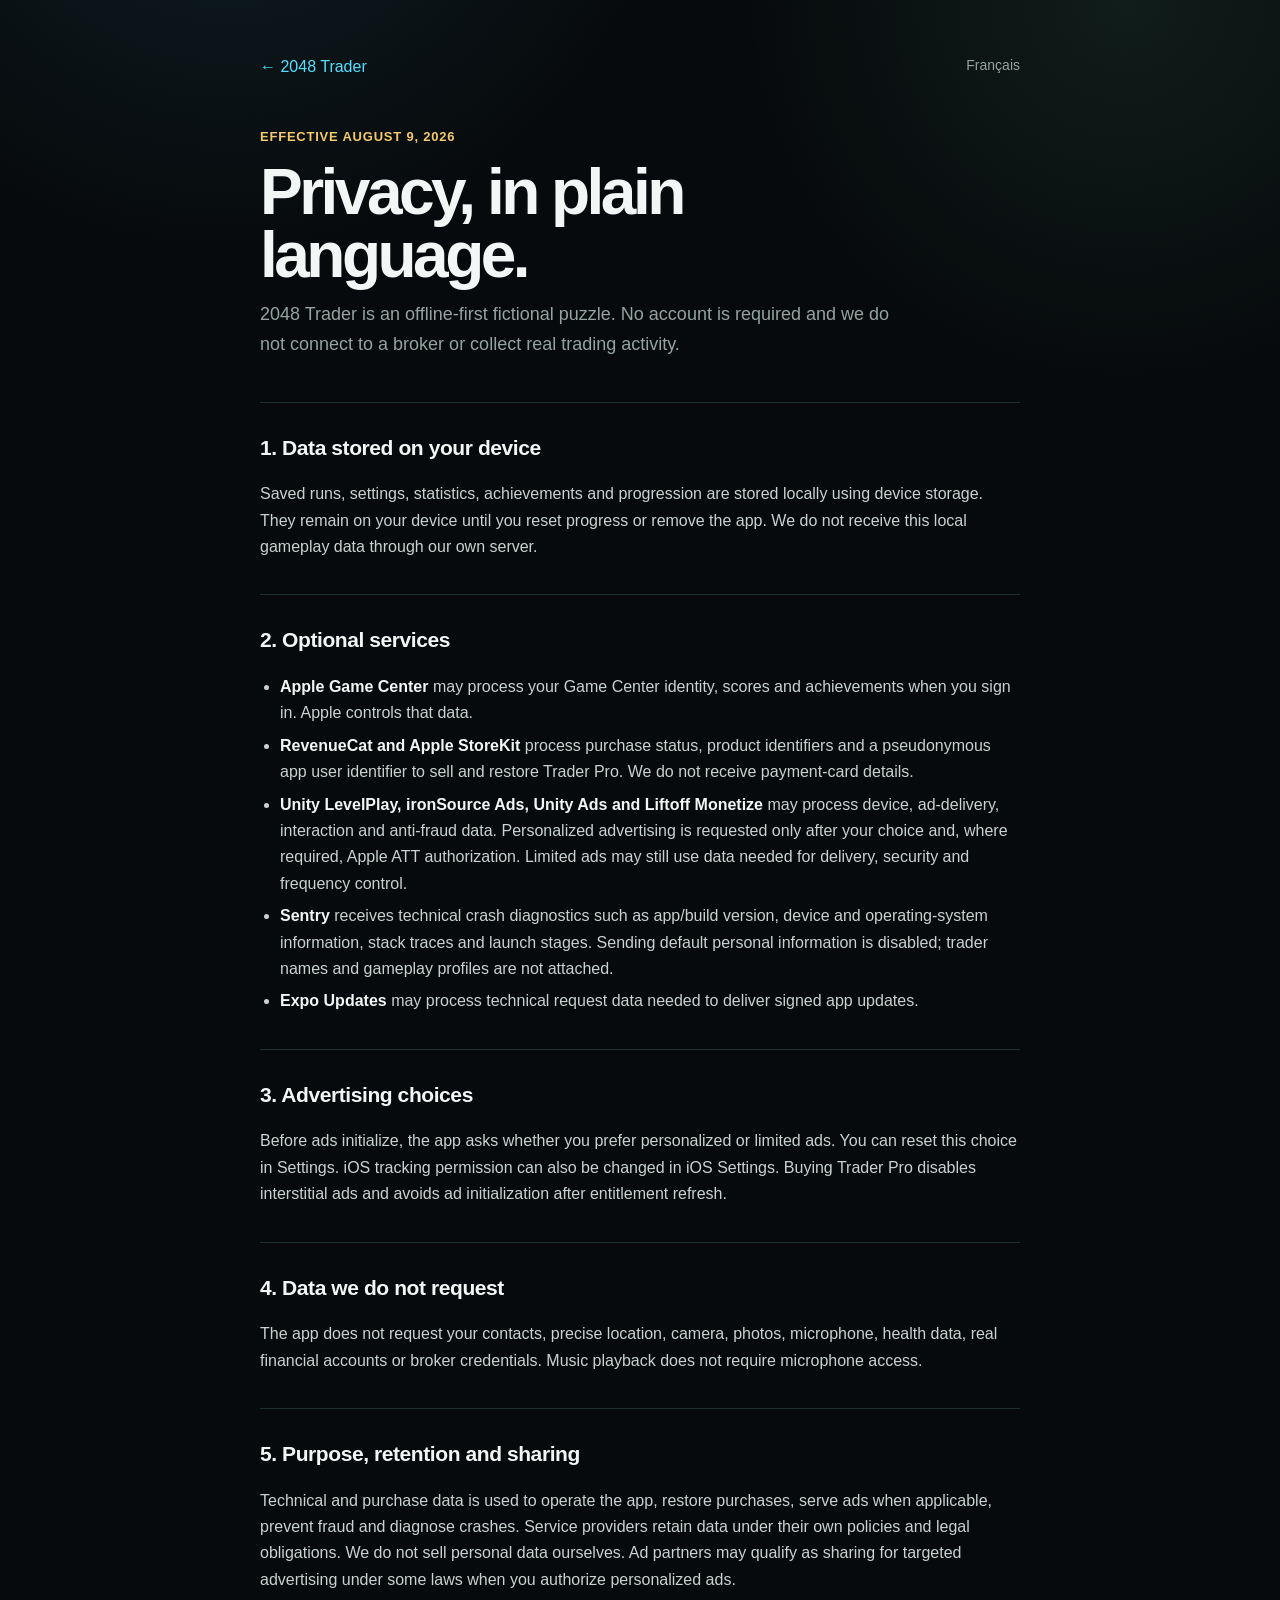
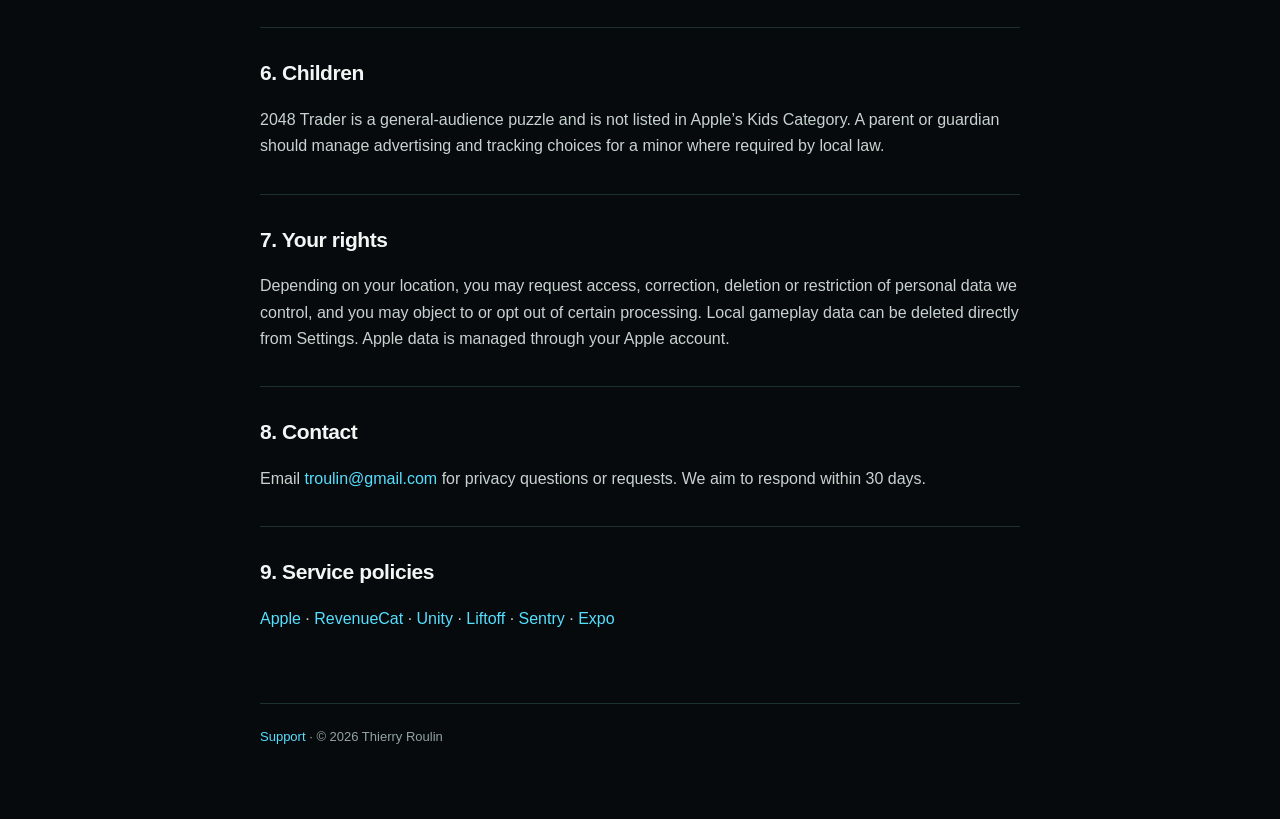
==== 2048-trader/en/privacy/index.html @ 87177f22 "Publish 2048 Trader legal page: en/privacy/index.html" ====
<!doctype html>
<html lang="en">
  <head>
    <meta charset="utf-8" /><meta name="viewport" content="width=device-width, initial-scale=1" />
    <meta name="description" content="Privacy Policy for 2048 Trader." />
    <title>Privacy Policy — 2048 Trader</title><link rel="stylesheet" href="https://troulin-a11y.github.io/7erreurs-invite/2048-trader/styles.css" />
  </head>
  <body><main>
    <nav><a href="https://troulin-a11y.github.io/7erreurs-invite/2048-trader/">← 2048 Trader</a><a class="lang" href="https://troulin-a11y.github.io/7erreurs-invite/2048-trader/fr/privacy/">Français</a></nav>
    <p class="meta">Effective August 9, 2026</p><h1>Privacy, in plain language.</h1>
    <p class="lede">2048 Trader is an offline-first fictional puzzle. No account is required and we do not connect to a broker or collect real trading activity.</p>
    <section><h2>1. Data stored on your device</h2><p>Saved runs, settings, statistics, achievements and progression are stored locally using device storage. They remain on your device until you reset progress or remove the app. We do not receive this local gameplay data through our own server.</p></section>
    <section><h2>2. Optional services</h2><ul><li><strong>Apple Game Center</strong> may process your Game Center identity, scores and achievements when you sign in. Apple controls that data.</li><li><strong>RevenueCat and Apple StoreKit</strong> process purchase status, product identifiers and a pseudonymous app user identifier to sell and restore Trader Pro. We do not receive payment-card details.</li><li><strong>Unity LevelPlay, ironSource Ads, Unity Ads and Liftoff Monetize</strong> may process device, ad-delivery, interaction and anti-fraud data. Personalized advertising is requested only after your choice and, where required, Apple ATT authorization. Limited ads may still use data needed for delivery, security and frequency control.</li><li><strong>Sentry</strong> receives technical crash diagnostics such as app/build version, device and operating-system information, stack traces and launch stages. Sending default personal information is disabled; trader names and gameplay profiles are not attached.</li><li><strong>Expo Updates</strong> may process technical request data needed to deliver signed app updates.</li></ul></section>
    <section><h2>3. Advertising choices</h2><p>Before ads initialize, the app asks whether you prefer personalized or limited ads. You can reset this choice in Settings. iOS tracking permission can also be changed in iOS Settings. Buying Trader Pro disables interstitial ads and avoids ad initialization after entitlement refresh.</p></section>
    <section><h2>4. Data we do not request</h2><p>The app does not request your contacts, precise location, camera, photos, microphone, health data, real financial accounts or broker credentials. Music playback does not require microphone access.</p></section>
    <section><h2>5. Purpose, retention and sharing</h2><p>Technical and purchase data is used to operate the app, restore purchases, serve ads when applicable, prevent fraud and diagnose crashes. Service providers retain data under their own policies and legal obligations. We do not sell personal data ourselves. Ad partners may qualify as sharing for targeted advertising under some laws when you authorize personalized ads.</p></section>
    <section><h2>6. Children</h2><p>2048 Trader is a general-audience puzzle and is not listed in Apple’s Kids Category. A parent or guardian should manage advertising and tracking choices for a minor where required by local law.</p></section>
    <section><h2>7. Your rights</h2><p>Depending on your location, you may request access, correction, deletion or restriction of personal data we control, and you may object to or opt out of certain processing. Local gameplay data can be deleted directly from Settings. Apple data is managed through your Apple account.</p></section>
    <section><h2>8. Contact</h2><p>Email <a href="mailto:troulin@gmail.com?subject=%5B2048%20Trader%5D%20Privacy">troulin@gmail.com</a> for privacy questions or requests. We aim to respond within 30 days.</p></section>
    <section><h2>9. Service policies</h2><p><a href="https://www.apple.com/legal/privacy/">Apple</a> · <a href="https://www.revenuecat.com/privacy/">RevenueCat</a> · <a href="https://unity.com/legal/privacy-policy">Unity</a> · <a href="https://liftoff.io/privacy-policy/">Liftoff</a> · <a href="https://sentry.io/privacy/">Sentry</a> · <a href="https://expo.dev/privacy">Expo</a></p></section>
    <footer><a href="https://troulin-a11y.github.io/7erreurs-invite/2048-trader/en/support/">Support</a> · © 2026 Thierry Roulin</footer>
  </main></body>
</html>
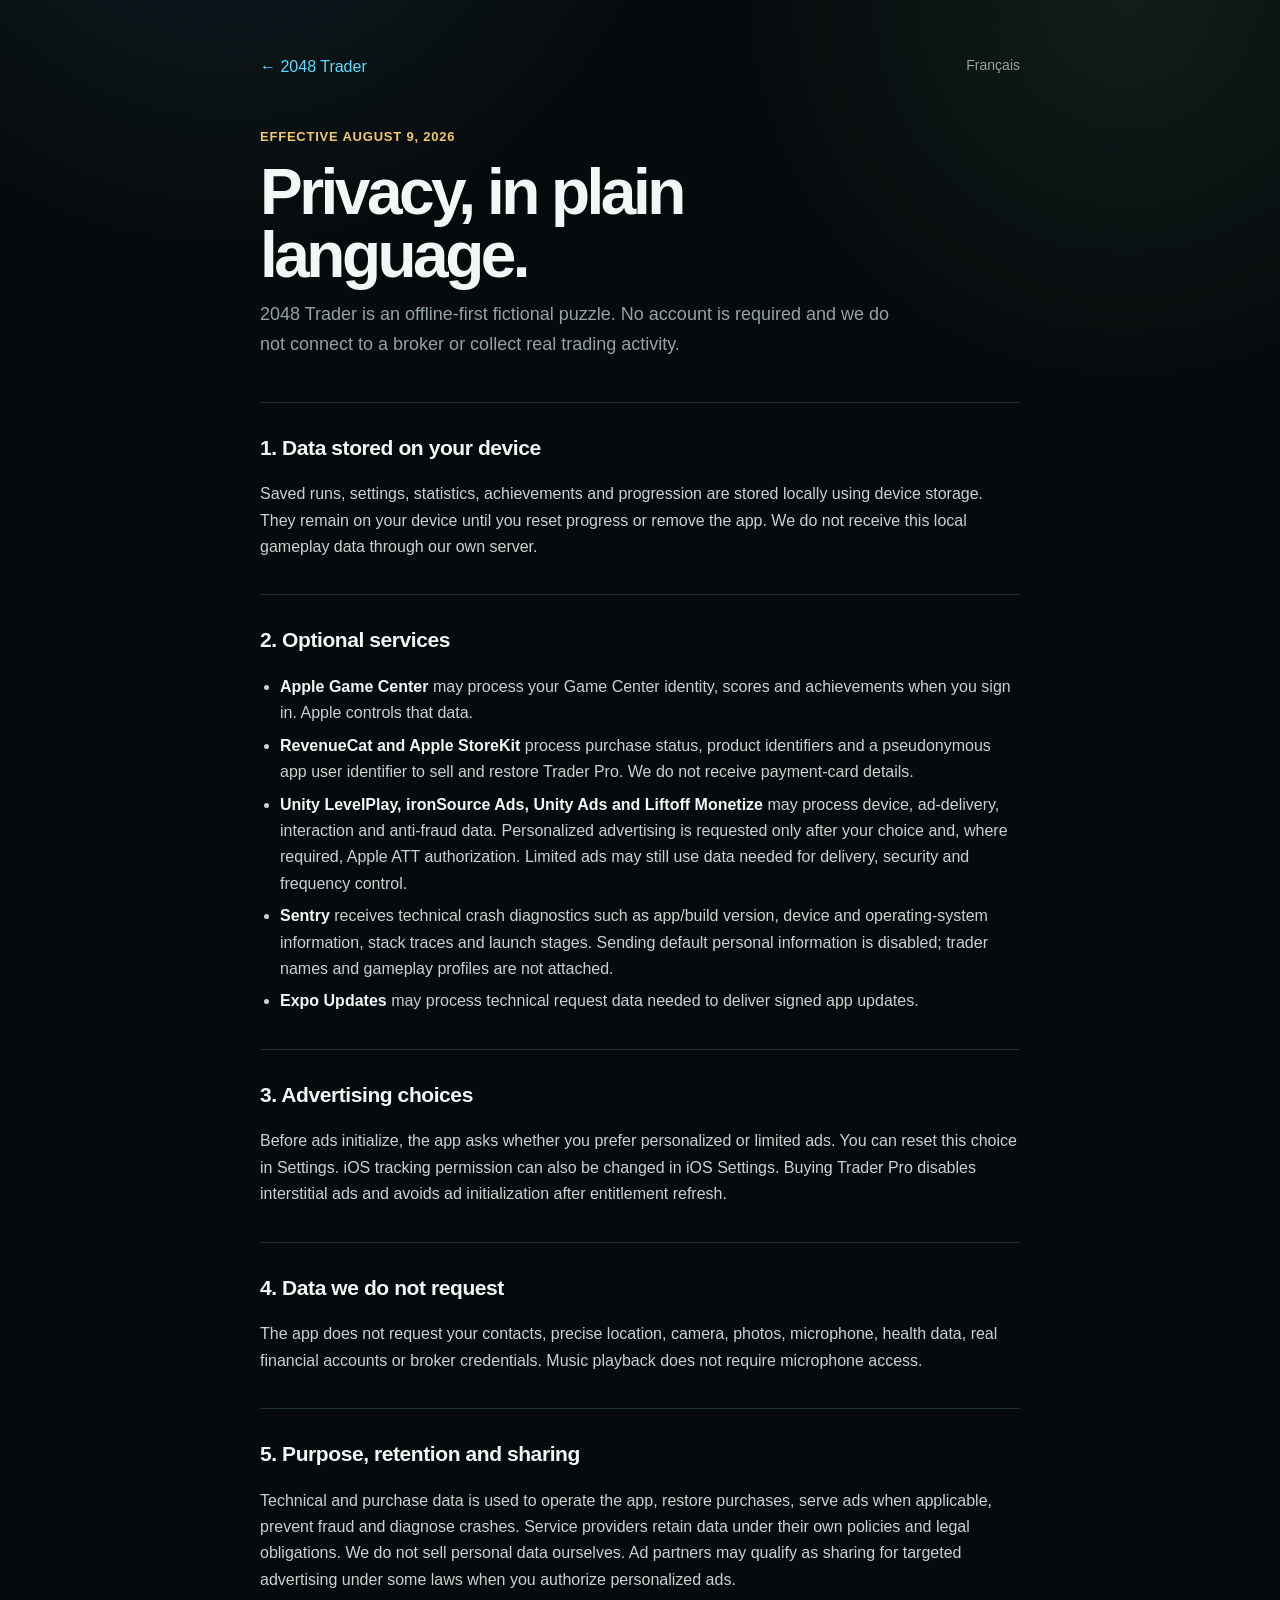
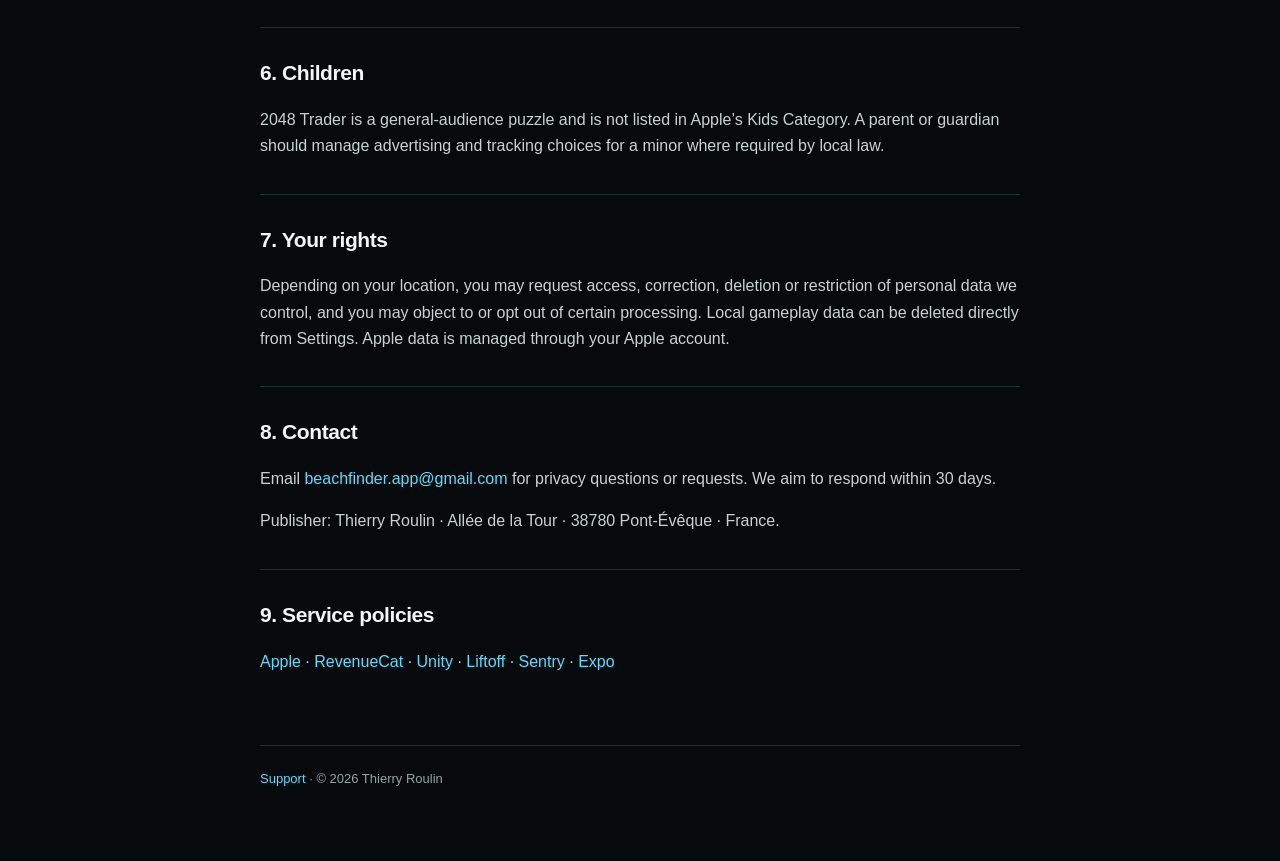
==== commit c48b6dc6: "Publish 2048 Trader legal page: en/privacy/index.html" ====
--- a/2048-trader/en/privacy/index.html
+++ b/2048-trader/en/privacy/index.html
@@ -16,7 +16,7 @@
     <section><h2>5. Purpose, retention and sharing</h2><p>Technical and purchase data is used to operate the app, restore purchases, serve ads when applicable, prevent fraud and diagnose crashes. Service providers retain data under their own policies and legal obligations. We do not sell personal data ourselves. Ad partners may qualify as sharing for targeted advertising under some laws when you authorize personalized ads.</p></section>
     <section><h2>6. Children</h2><p>2048 Trader is a general-audience puzzle and is not listed in Apple’s Kids Category. A parent or guardian should manage advertising and tracking choices for a minor where required by local law.</p></section>
     <section><h2>7. Your rights</h2><p>Depending on your location, you may request access, correction, deletion or restriction of personal data we control, and you may object to or opt out of certain processing. Local gameplay data can be deleted directly from Settings. Apple data is managed through your Apple account.</p></section>
-    <section><h2>8. Contact</h2><p>Email <a href="mailto:troulin@gmail.com?subject=%5B2048%20Trader%5D%20Privacy">troulin@gmail.com</a> for privacy questions or requests. We aim to respond within 30 days.</p></section>
+    <section><h2>8. Contact</h2><p>Email <a href="mailto:beachfinder.app@gmail.com?subject=%5B2048%20Trader%5D%20Privacy">beachfinder.app@gmail.com</a> for privacy questions or requests. We aim to respond within 30 days.</p><p>Publisher: Thierry Roulin · Allée de la Tour · 38780 Pont-Évêque · France.</p></section>
     <section><h2>9. Service policies</h2><p><a href="https://www.apple.com/legal/privacy/">Apple</a> · <a href="https://www.revenuecat.com/privacy/">RevenueCat</a> · <a href="https://unity.com/legal/privacy-policy">Unity</a> · <a href="https://liftoff.io/privacy-policy/">Liftoff</a> · <a href="https://sentry.io/privacy/">Sentry</a> · <a href="https://expo.dev/privacy">Expo</a></p></section>
     <footer><a href="https://troulin-a11y.github.io/7erreurs-invite/2048-trader/en/support/">Support</a> · © 2026 Thierry Roulin</footer>
   </main></body>
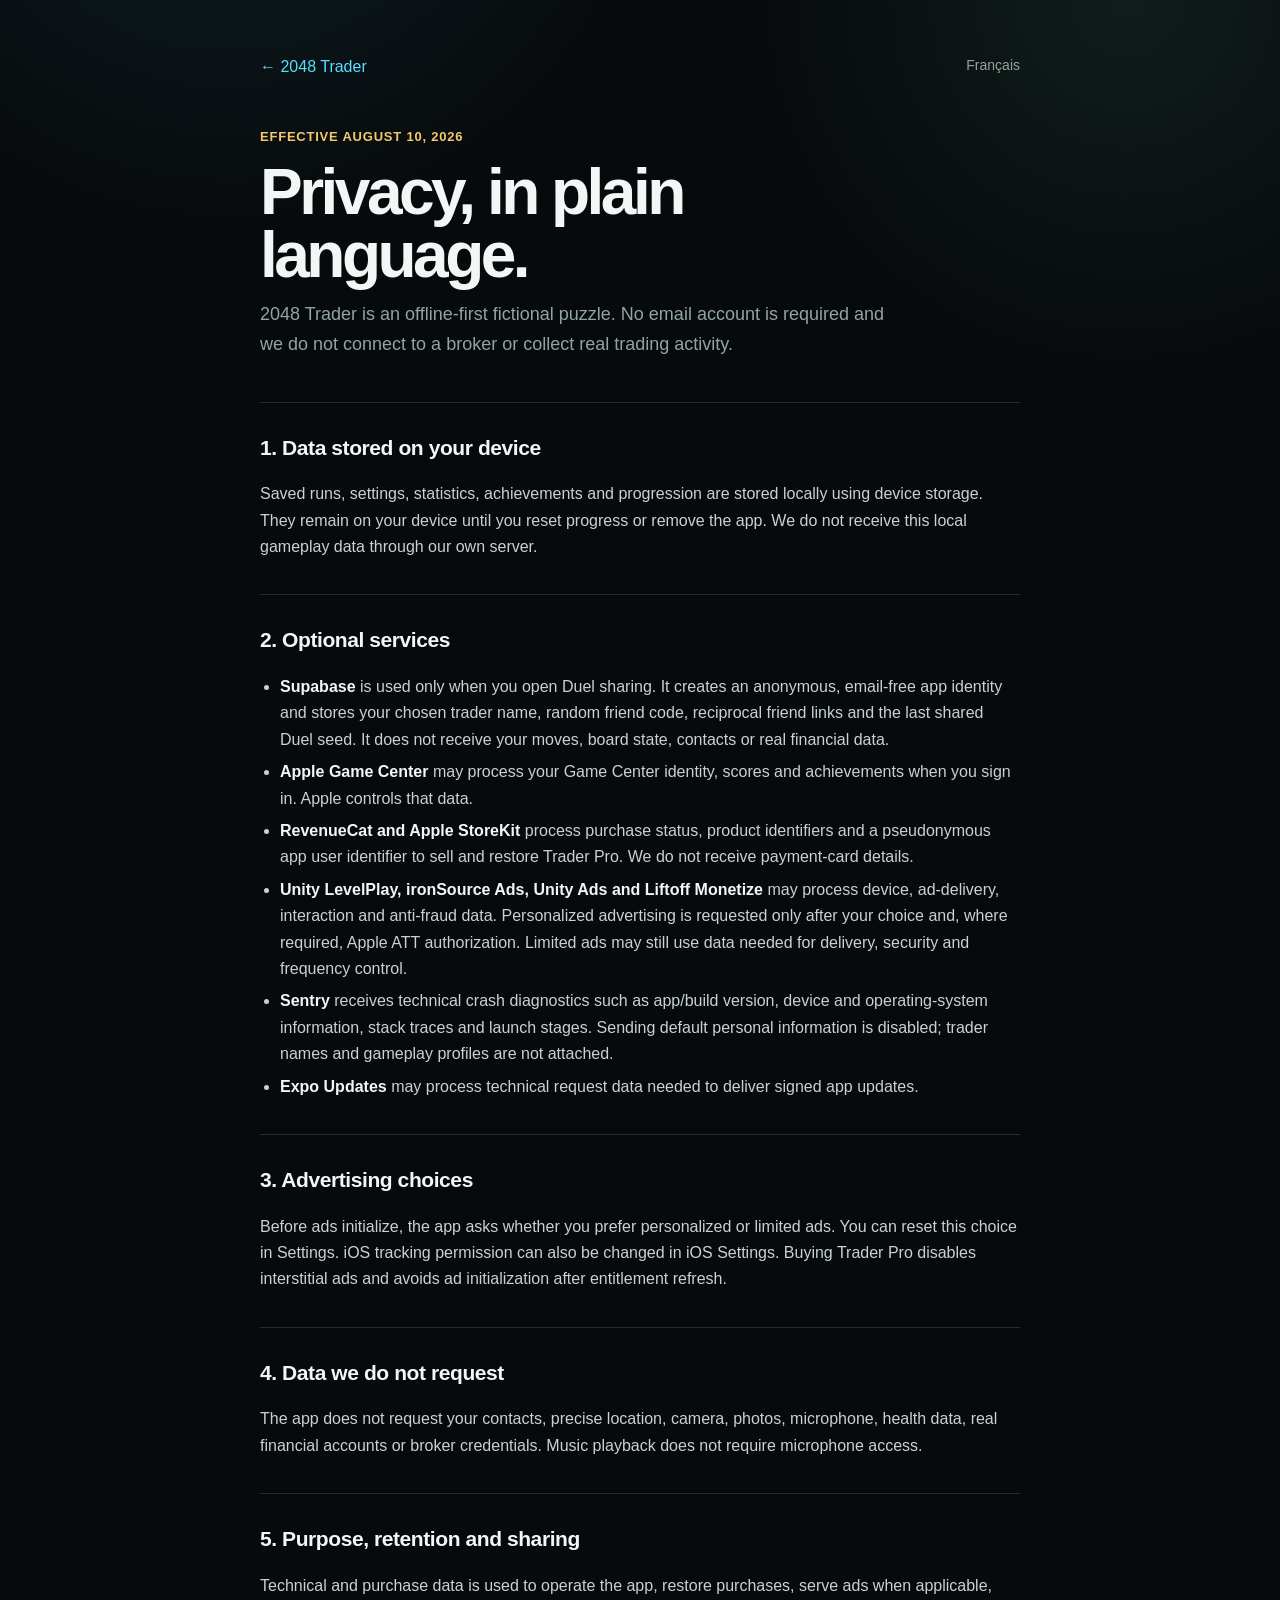
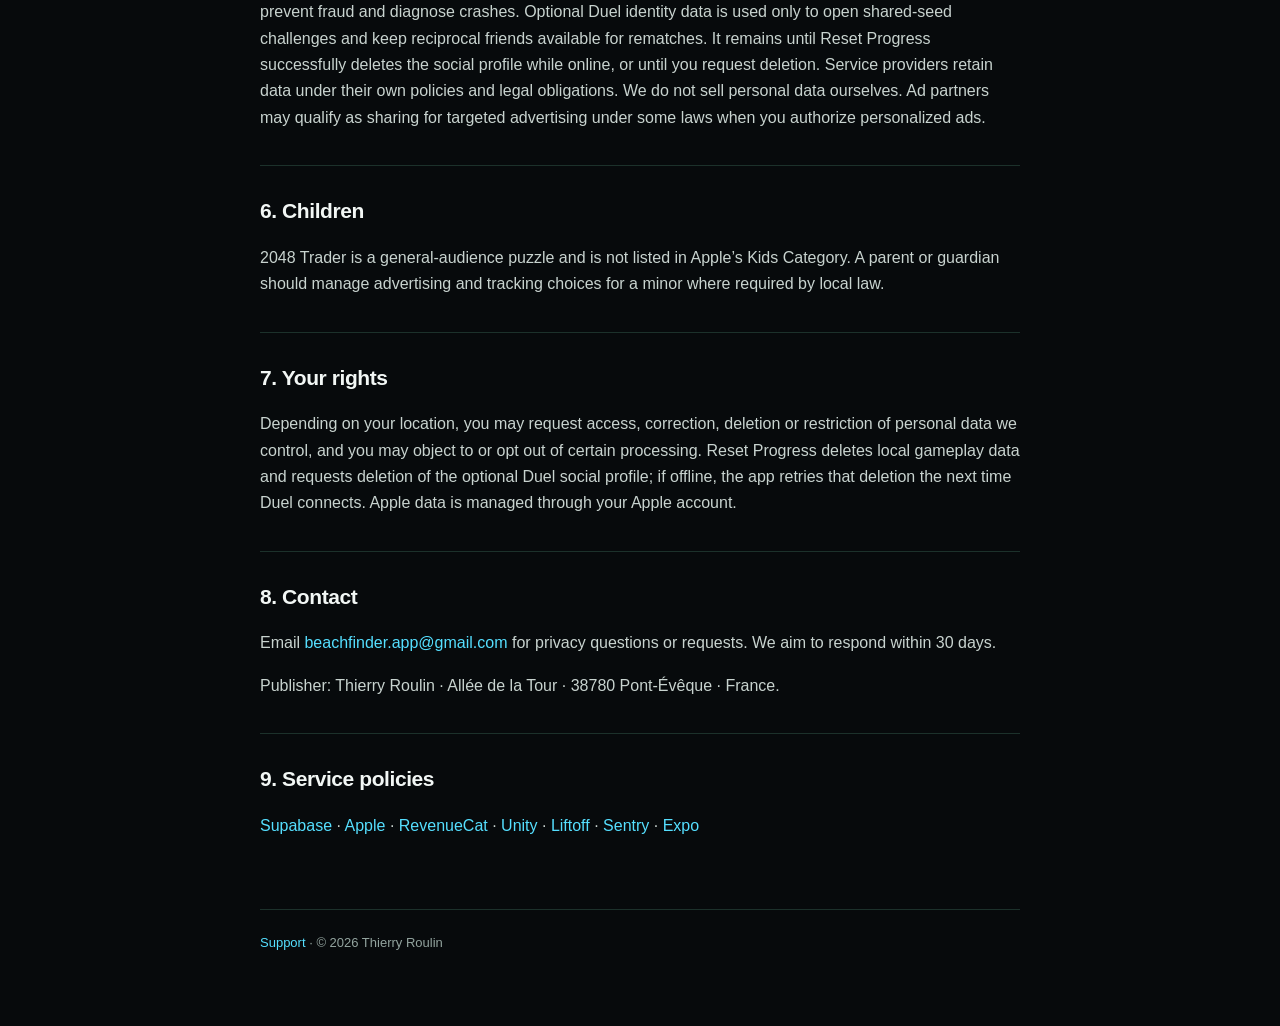
==== commit fbc794ce: "Publish 2048 Trader legal page: en/privacy/index.html" ====
--- a/2048-trader/en/privacy/index.html
+++ b/2048-trader/en/privacy/index.html
@@ -1,23 +1,135 @@
 <!doctype html>
 <html lang="en">
   <head>
-    <meta charset="utf-8" /><meta name="viewport" content="width=device-width, initial-scale=1" />
+    <meta charset="utf-8" />
+    <meta name="viewport" content="width=device-width, initial-scale=1" />
     <meta name="description" content="Privacy Policy for 2048 Trader." />
-    <title>Privacy Policy — 2048 Trader</title><link rel="stylesheet" href="https://troulin-a11y.github.io/7erreurs-invite/2048-trader/styles.css" />
+    <title>Privacy Policy — 2048 Trader</title>
+    <link rel="stylesheet" href="https://troulin-a11y.github.io/7erreurs-invite/2048-trader/styles.css" />
   </head>
-  <body><main>
-    <nav><a href="https://troulin-a11y.github.io/7erreurs-invite/2048-trader/">← 2048 Trader</a><a class="lang" href="https://troulin-a11y.github.io/7erreurs-invite/2048-trader/fr/privacy/">Français</a></nav>
-    <p class="meta">Effective August 9, 2026</p><h1>Privacy, in plain language.</h1>
-    <p class="lede">2048 Trader is an offline-first fictional puzzle. No account is required and we do not connect to a broker or collect real trading activity.</p>
-    <section><h2>1. Data stored on your device</h2><p>Saved runs, settings, statistics, achievements and progression are stored locally using device storage. They remain on your device until you reset progress or remove the app. We do not receive this local gameplay data through our own server.</p></section>
-    <section><h2>2. Optional services</h2><ul><li><strong>Apple Game Center</strong> may process your Game Center identity, scores and achievements when you sign in. Apple controls that data.</li><li><strong>RevenueCat and Apple StoreKit</strong> process purchase status, product identifiers and a pseudonymous app user identifier to sell and restore Trader Pro. We do not receive payment-card details.</li><li><strong>Unity LevelPlay, ironSource Ads, Unity Ads and Liftoff Monetize</strong> may process device, ad-delivery, interaction and anti-fraud data. Personalized advertising is requested only after your choice and, where required, Apple ATT authorization. Limited ads may still use data needed for delivery, security and frequency control.</li><li><strong>Sentry</strong> receives technical crash diagnostics such as app/build version, device and operating-system information, stack traces and launch stages. Sending default personal information is disabled; trader names and gameplay profiles are not attached.</li><li><strong>Expo Updates</strong> may process technical request data needed to deliver signed app updates.</li></ul></section>
-    <section><h2>3. Advertising choices</h2><p>Before ads initialize, the app asks whether you prefer personalized or limited ads. You can reset this choice in Settings. iOS tracking permission can also be changed in iOS Settings. Buying Trader Pro disables interstitial ads and avoids ad initialization after entitlement refresh.</p></section>
-    <section><h2>4. Data we do not request</h2><p>The app does not request your contacts, precise location, camera, photos, microphone, health data, real financial accounts or broker credentials. Music playback does not require microphone access.</p></section>
-    <section><h2>5. Purpose, retention and sharing</h2><p>Technical and purchase data is used to operate the app, restore purchases, serve ads when applicable, prevent fraud and diagnose crashes. Service providers retain data under their own policies and legal obligations. We do not sell personal data ourselves. Ad partners may qualify as sharing for targeted advertising under some laws when you authorize personalized ads.</p></section>
-    <section><h2>6. Children</h2><p>2048 Trader is a general-audience puzzle and is not listed in Apple’s Kids Category. A parent or guardian should manage advertising and tracking choices for a minor where required by local law.</p></section>
-    <section><h2>7. Your rights</h2><p>Depending on your location, you may request access, correction, deletion or restriction of personal data we control, and you may object to or opt out of certain processing. Local gameplay data can be deleted directly from Settings. Apple data is managed through your Apple account.</p></section>
-    <section><h2>8. Contact</h2><p>Email <a href="mailto:beachfinder.app@gmail.com?subject=%5B2048%20Trader%5D%20Privacy">beachfinder.app@gmail.com</a> for privacy questions or requests. We aim to respond within 30 days.</p><p>Publisher: Thierry Roulin · Allée de la Tour · 38780 Pont-Évêque · France.</p></section>
-    <section><h2>9. Service policies</h2><p><a href="https://www.apple.com/legal/privacy/">Apple</a> · <a href="https://www.revenuecat.com/privacy/">RevenueCat</a> · <a href="https://unity.com/legal/privacy-policy">Unity</a> · <a href="https://liftoff.io/privacy-policy/">Liftoff</a> · <a href="https://sentry.io/privacy/">Sentry</a> · <a href="https://expo.dev/privacy">Expo</a></p></section>
-    <footer><a href="https://troulin-a11y.github.io/7erreurs-invite/2048-trader/en/support/">Support</a> · © 2026 Thierry Roulin</footer>
-  </main></body>
+  <body>
+    <main>
+      <nav><a href="https://troulin-a11y.github.io/7erreurs-invite/2048-trader/">← 2048 Trader</a><a class="lang" href="https://troulin-a11y.github.io/7erreurs-invite/2048-trader/fr/privacy/">Français</a></nav>
+      <p class="meta">Effective August 10, 2026</p>
+      <h1>Privacy, in plain language.</h1>
+      <p class="lede">
+        2048 Trader is an offline-first fictional puzzle. No email account is required and we do not
+        connect to a broker or collect real trading activity.
+      </p>
+      <section>
+        <h2>1. Data stored on your device</h2>
+        <p>
+          Saved runs, settings, statistics, achievements and progression are stored locally using
+          device storage. They remain on your device until you reset progress or remove the app. We
+          do not receive this local gameplay data through our own server.
+        </p>
+      </section>
+      <section>
+        <h2>2. Optional services</h2>
+        <ul>
+          <li>
+            <strong>Supabase</strong> is used only when you open Duel sharing. It creates an
+            anonymous, email-free app identity and stores your chosen trader name, random friend
+            code, reciprocal friend links and the last shared Duel seed. It does not receive your
+            moves, board state, contacts or real financial data.
+          </li>
+          <li>
+            <strong>Apple Game Center</strong> may process your Game Center identity, scores and
+            achievements when you sign in. Apple controls that data.
+          </li>
+          <li>
+            <strong>RevenueCat and Apple StoreKit</strong> process purchase status, product
+            identifiers and a pseudonymous app user identifier to sell and restore Trader Pro. We do
+            not receive payment-card details.
+          </li>
+          <li>
+            <strong>Unity LevelPlay, ironSource Ads, Unity Ads and Liftoff Monetize</strong> may
+            process device, ad-delivery, interaction and anti-fraud data. Personalized advertising
+            is requested only after your choice and, where required, Apple ATT authorization.
+            Limited ads may still use data needed for delivery, security and frequency control.
+          </li>
+          <li>
+            <strong>Sentry</strong> receives technical crash diagnostics such as app/build version,
+            device and operating-system information, stack traces and launch stages. Sending default
+            personal information is disabled; trader names and gameplay profiles are not attached.
+          </li>
+          <li>
+            <strong>Expo Updates</strong> may process technical request data needed to deliver
+            signed app updates.
+          </li>
+        </ul>
+      </section>
+      <section>
+        <h2>3. Advertising choices</h2>
+        <p>
+          Before ads initialize, the app asks whether you prefer personalized or limited ads. You
+          can reset this choice in Settings. iOS tracking permission can also be changed in iOS
+          Settings. Buying Trader Pro disables interstitial ads and avoids ad initialization after
+          entitlement refresh.
+        </p>
+      </section>
+      <section>
+        <h2>4. Data we do not request</h2>
+        <p>
+          The app does not request your contacts, precise location, camera, photos, microphone,
+          health data, real financial accounts or broker credentials. Music playback does not
+          require microphone access.
+        </p>
+      </section>
+      <section>
+        <h2>5. Purpose, retention and sharing</h2>
+        <p>
+          Technical and purchase data is used to operate the app, restore purchases, serve ads when
+          applicable, prevent fraud and diagnose crashes. Optional Duel identity data is used only
+          to open shared-seed challenges and keep reciprocal friends available for rematches. It
+          remains until Reset Progress successfully deletes the social profile while online, or
+          until you request deletion. Service providers retain data under their own policies and
+          legal obligations. We do not sell personal data ourselves. Ad partners may qualify as
+          sharing for targeted advertising under some laws when you authorize personalized ads.
+        </p>
+      </section>
+      <section>
+        <h2>6. Children</h2>
+        <p>
+          2048 Trader is a general-audience puzzle and is not listed in Apple’s Kids Category. A
+          parent or guardian should manage advertising and tracking choices for a minor where
+          required by local law.
+        </p>
+      </section>
+      <section>
+        <h2>7. Your rights</h2>
+        <p>
+          Depending on your location, you may request access, correction, deletion or restriction of
+          personal data we control, and you may object to or opt out of certain processing. Reset
+          Progress deletes local gameplay data and requests deletion of the optional Duel social
+          profile; if offline, the app retries that deletion the next time Duel connects. Apple data
+          is managed through your Apple account.
+        </p>
+      </section>
+      <section>
+        <h2>8. Contact</h2>
+        <p>
+          Email
+          <a href="mailto:beachfinder.app@gmail.com?subject=%5B2048%20Trader%5D%20Privacy"
+            >beachfinder.app@gmail.com</a
+          >
+          for privacy questions or requests. We aim to respond within 30 days.
+        </p>
+        <p>Publisher: Thierry Roulin · Allée de la Tour · 38780 Pont-Évêque · France.</p>
+      </section>
+      <section>
+        <h2>9. Service policies</h2>
+        <p>
+          <a href="https://supabase.com/privacy">Supabase</a> ·
+          <a href="https://www.apple.com/legal/privacy/">Apple</a> ·
+          <a href="https://www.revenuecat.com/privacy/">RevenueCat</a> ·
+          <a href="https://unity.com/legal/privacy-policy">Unity</a> ·
+          <a href="https://liftoff.io/privacy-policy/">Liftoff</a> ·
+          <a href="https://sentry.io/privacy/">Sentry</a> ·
+          <a href="https://expo.dev/privacy">Expo</a>
+        </p>
+      </section>
+      <footer><a href="https://troulin-a11y.github.io/7erreurs-invite/2048-trader/en/support/">Support</a> · © 2026 Thierry Roulin</footer>
+    </main>
+  </body>
 </html>
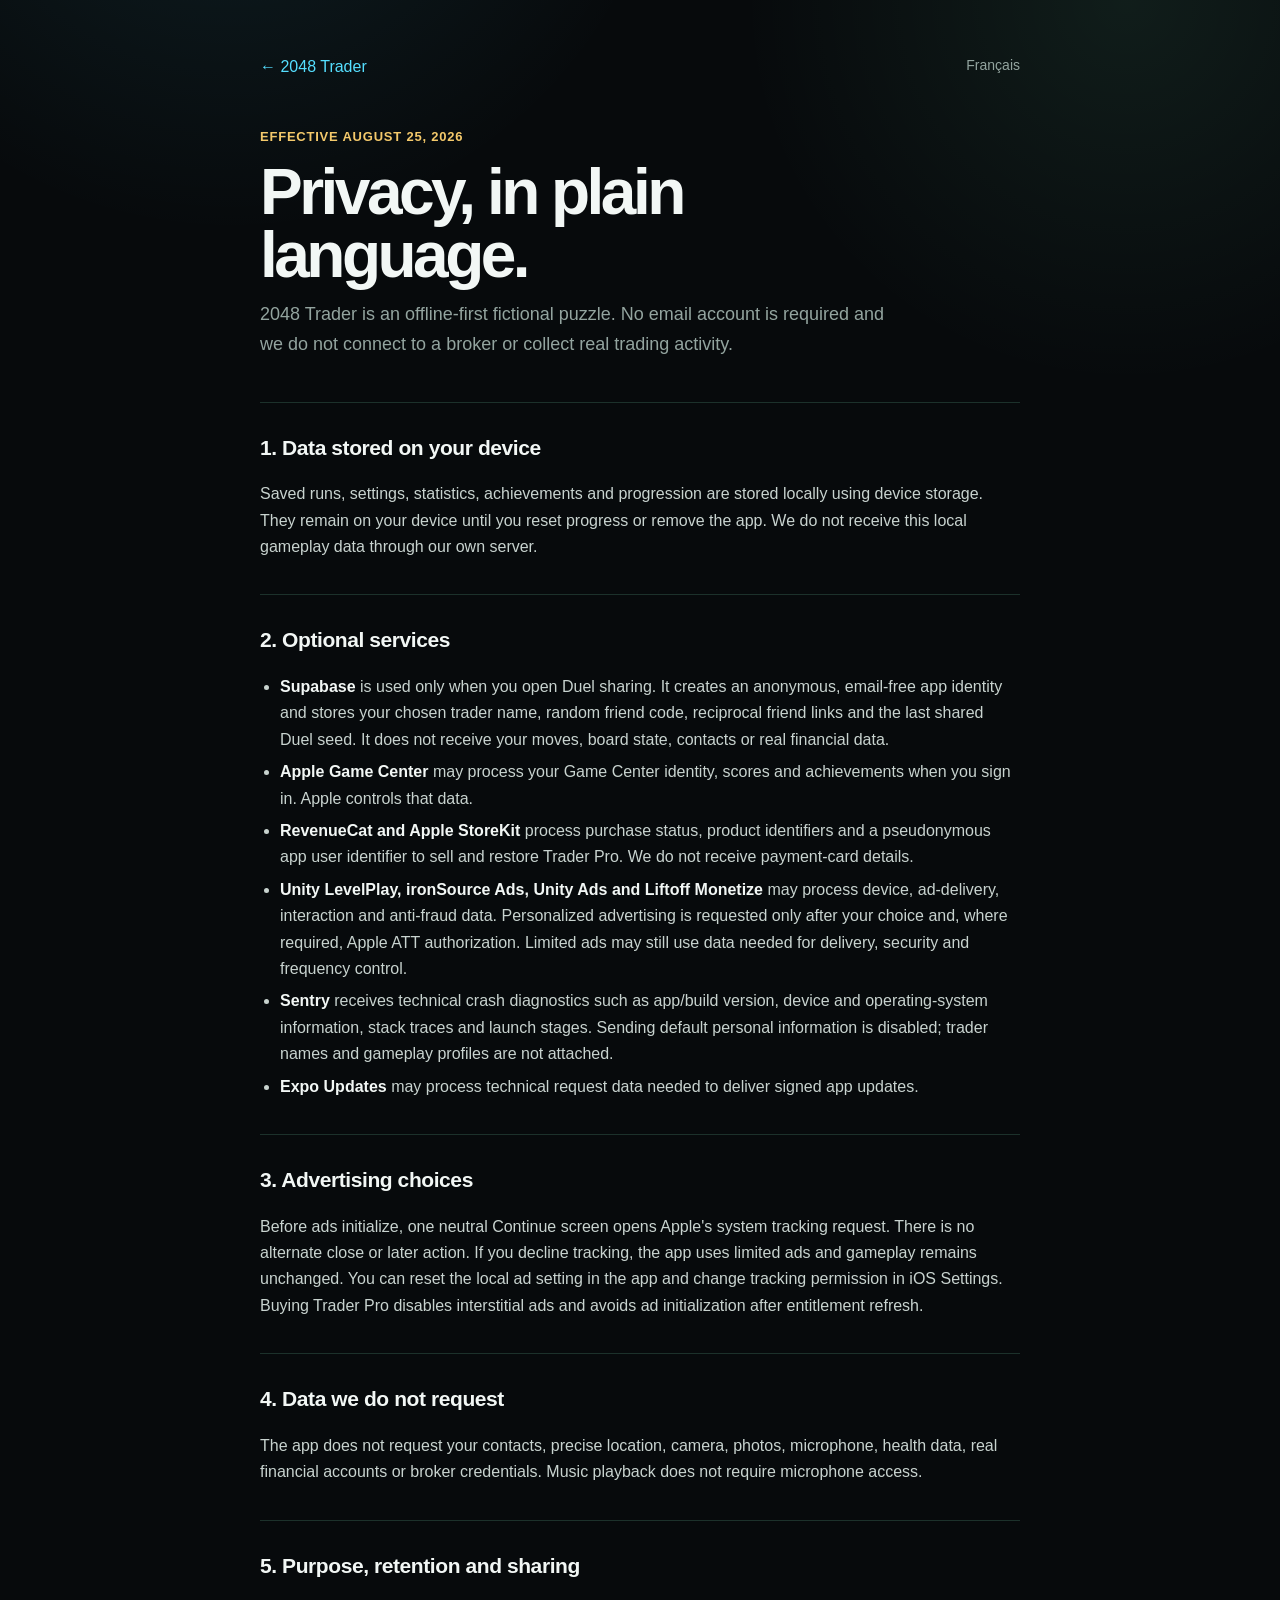
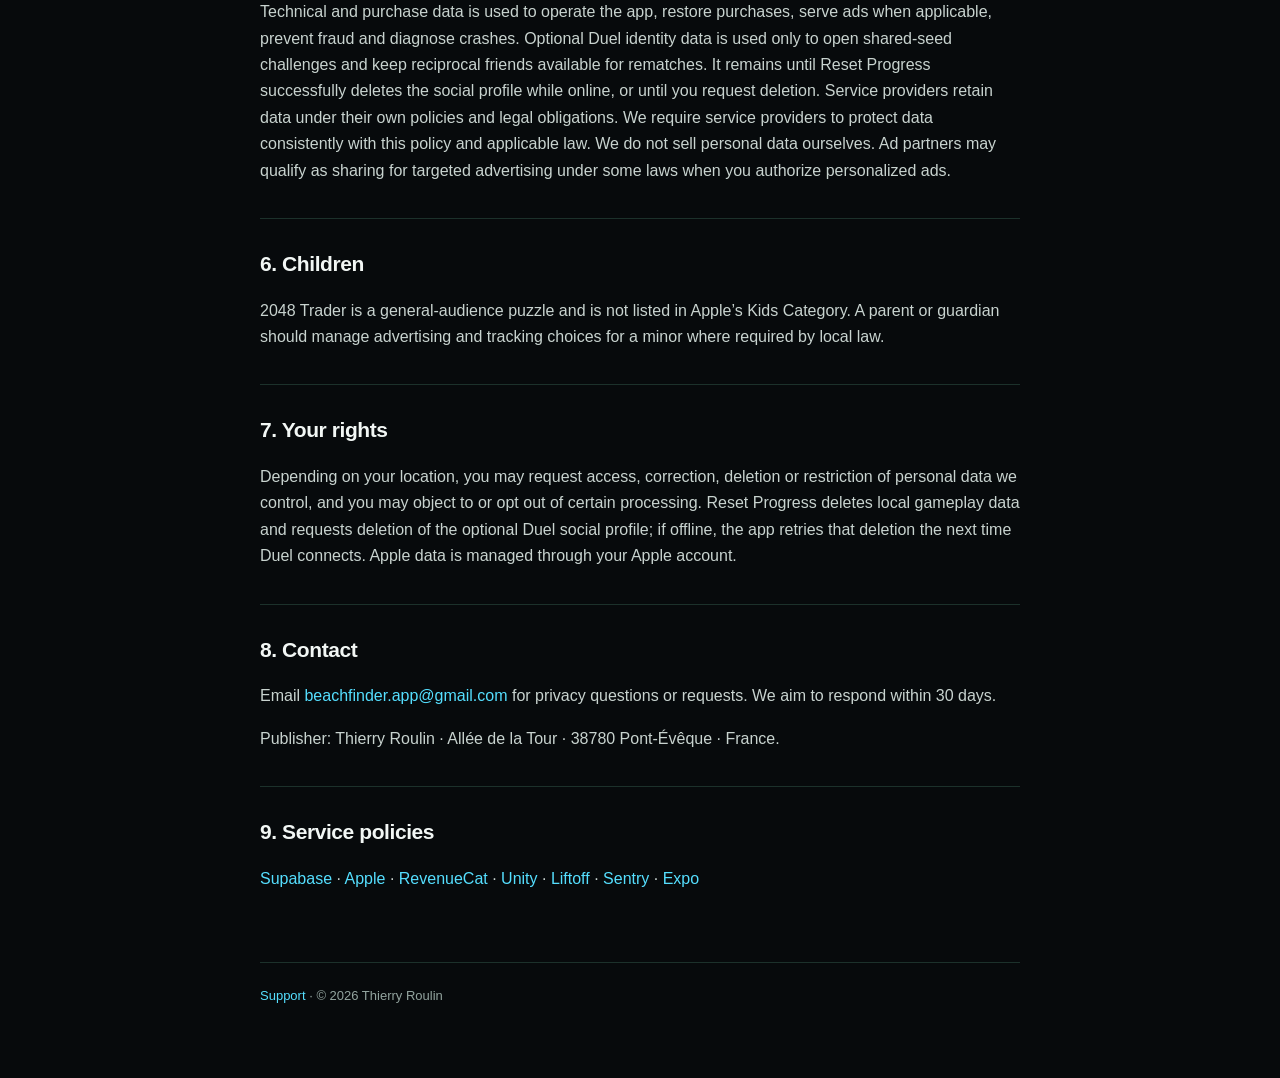
==== commit 9a20e1c6: "Publish 2048 Trader legal page: en/privacy/index.html" ====
--- a/2048-trader/en/privacy/index.html
+++ b/2048-trader/en/privacy/index.html
@@ -10,7 +10,7 @@
   <body>
     <main>
       <nav><a href="https://troulin-a11y.github.io/7erreurs-invite/2048-trader/">← 2048 Trader</a><a class="lang" href="https://troulin-a11y.github.io/7erreurs-invite/2048-trader/fr/privacy/">Français</a></nav>
-      <p class="meta">Effective August 10, 2026</p>
+      <p class="meta">Effective August 25, 2026</p>
       <h1>Privacy, in plain language.</h1>
       <p class="lede">
         2048 Trader is an offline-first fictional puzzle. No email account is required and we do not
@@ -62,10 +62,11 @@
       <section>
         <h2>3. Advertising choices</h2>
         <p>
-          Before ads initialize, the app asks whether you prefer personalized or limited ads. You
-          can reset this choice in Settings. iOS tracking permission can also be changed in iOS
-          Settings. Buying Trader Pro disables interstitial ads and avoids ad initialization after
-          entitlement refresh.
+          Before ads initialize, one neutral Continue screen opens Apple's system tracking request.
+          There is no alternate close or later action. If you decline tracking, the app uses limited
+          ads and gameplay remains unchanged. You can reset the local ad setting in the app and
+          change tracking permission in iOS Settings. Buying Trader Pro disables interstitial ads
+          and avoids ad initialization after entitlement refresh.
         </p>
       </section>
       <section>
@@ -84,7 +85,8 @@
           to open shared-seed challenges and keep reciprocal friends available for rematches. It
           remains until Reset Progress successfully deletes the social profile while online, or
           until you request deletion. Service providers retain data under their own policies and
-          legal obligations. We do not sell personal data ourselves. Ad partners may qualify as
+          legal obligations. We require service providers to protect data consistently with this
+          policy and applicable law. We do not sell personal data ourselves. Ad partners may qualify as
           sharing for targeted advertising under some laws when you authorize personalized ads.
         </p>
       </section>
